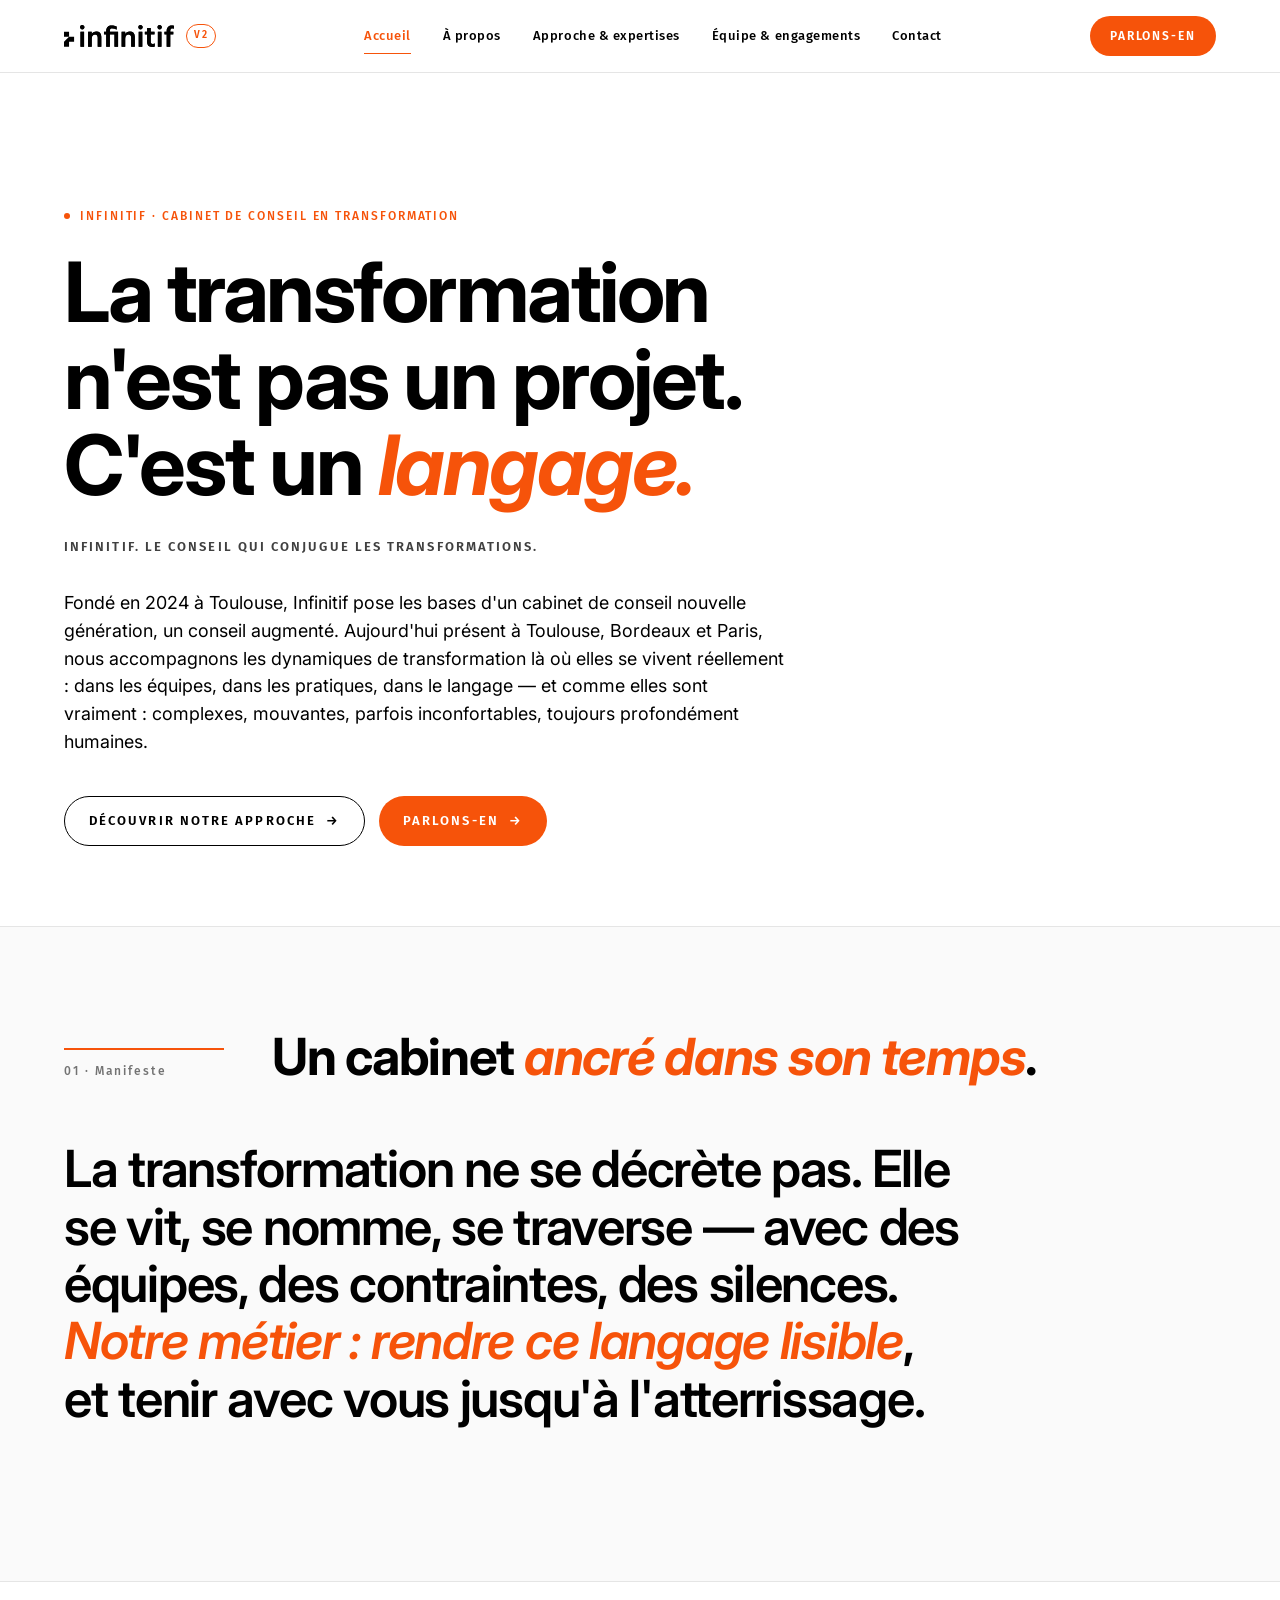
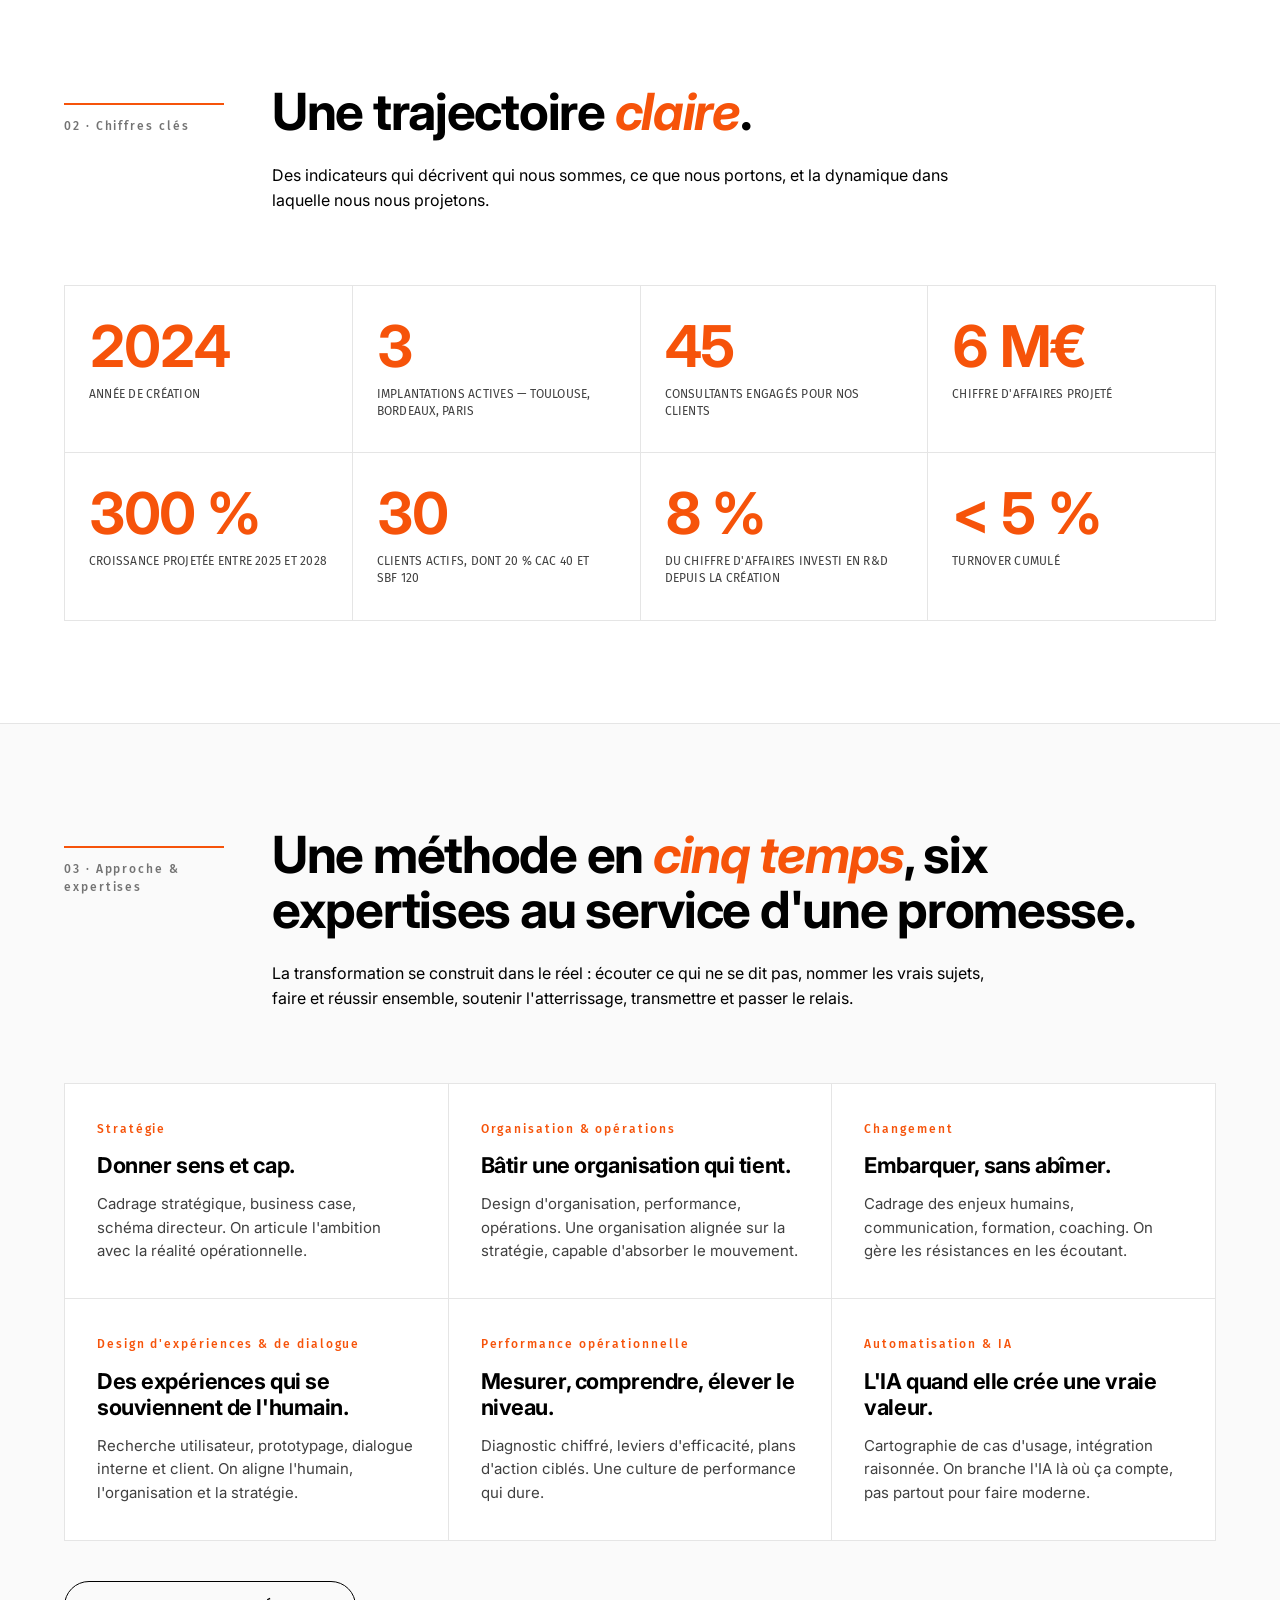
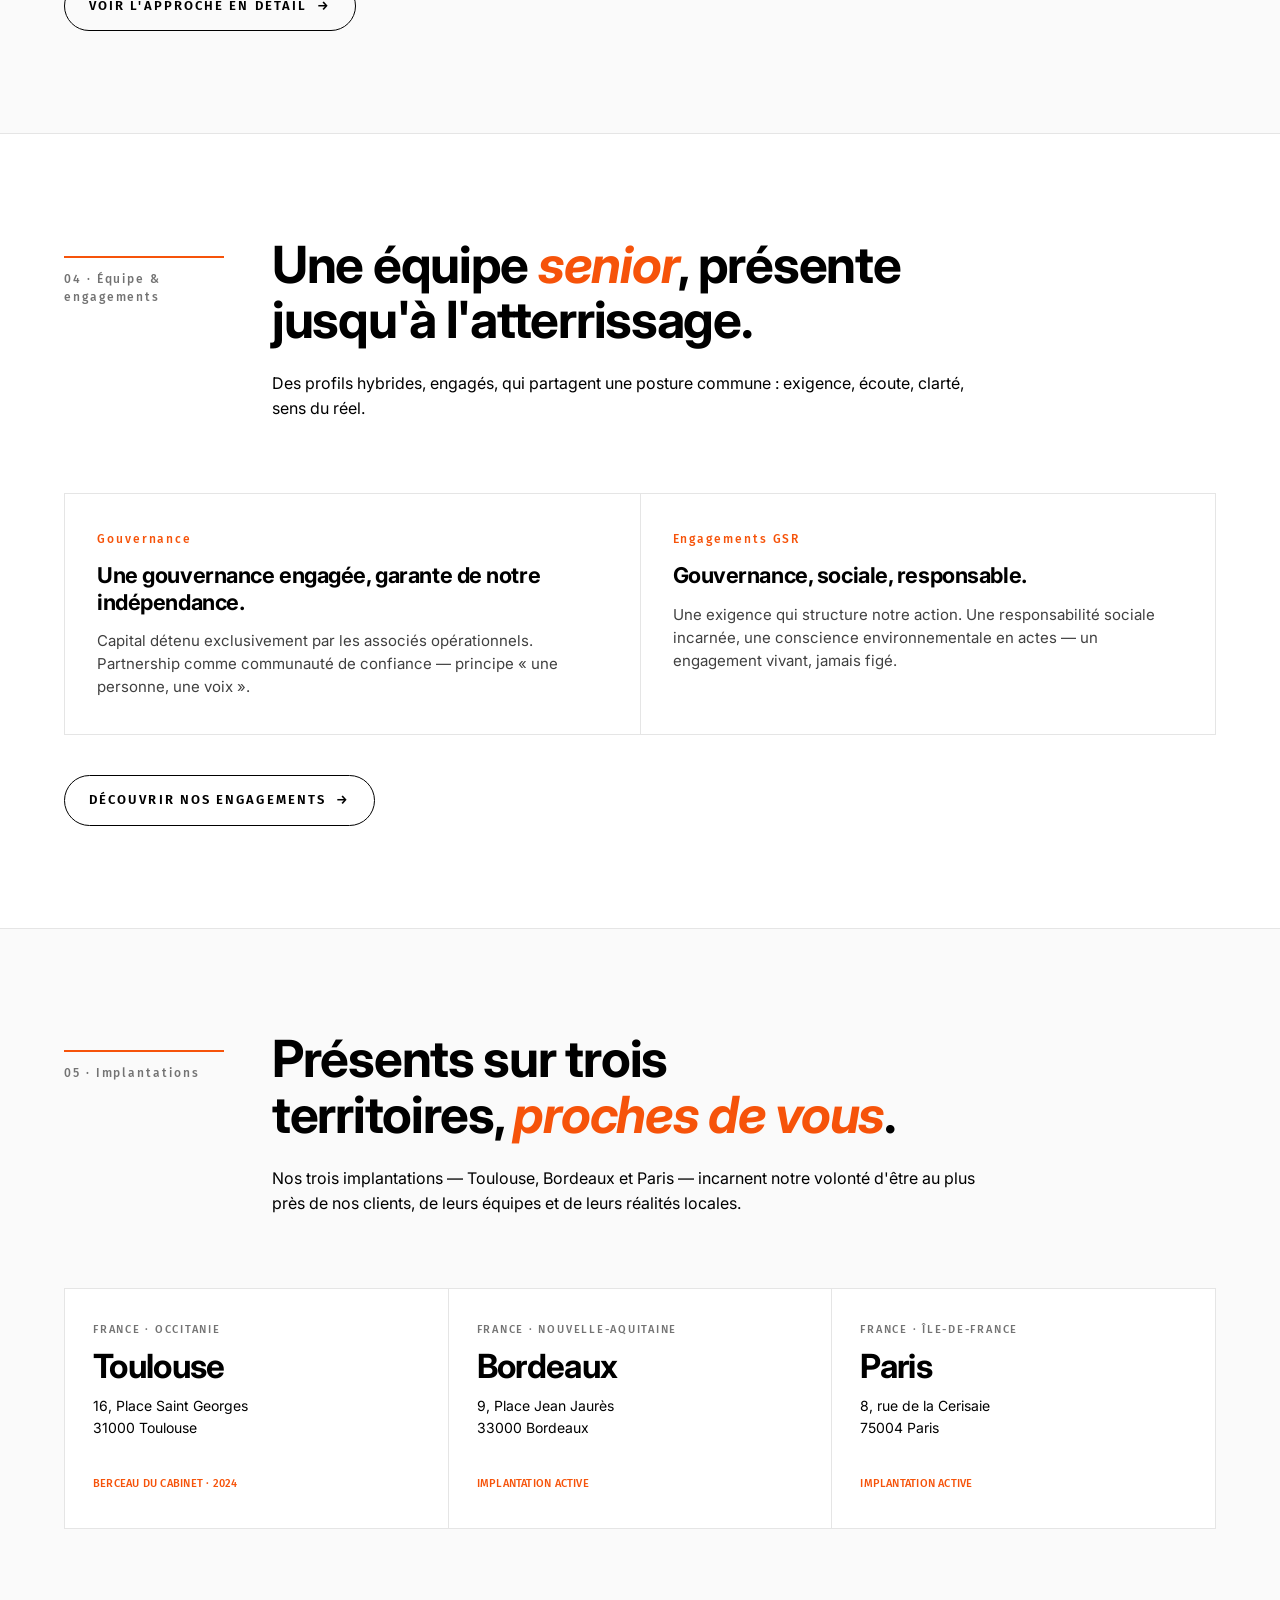
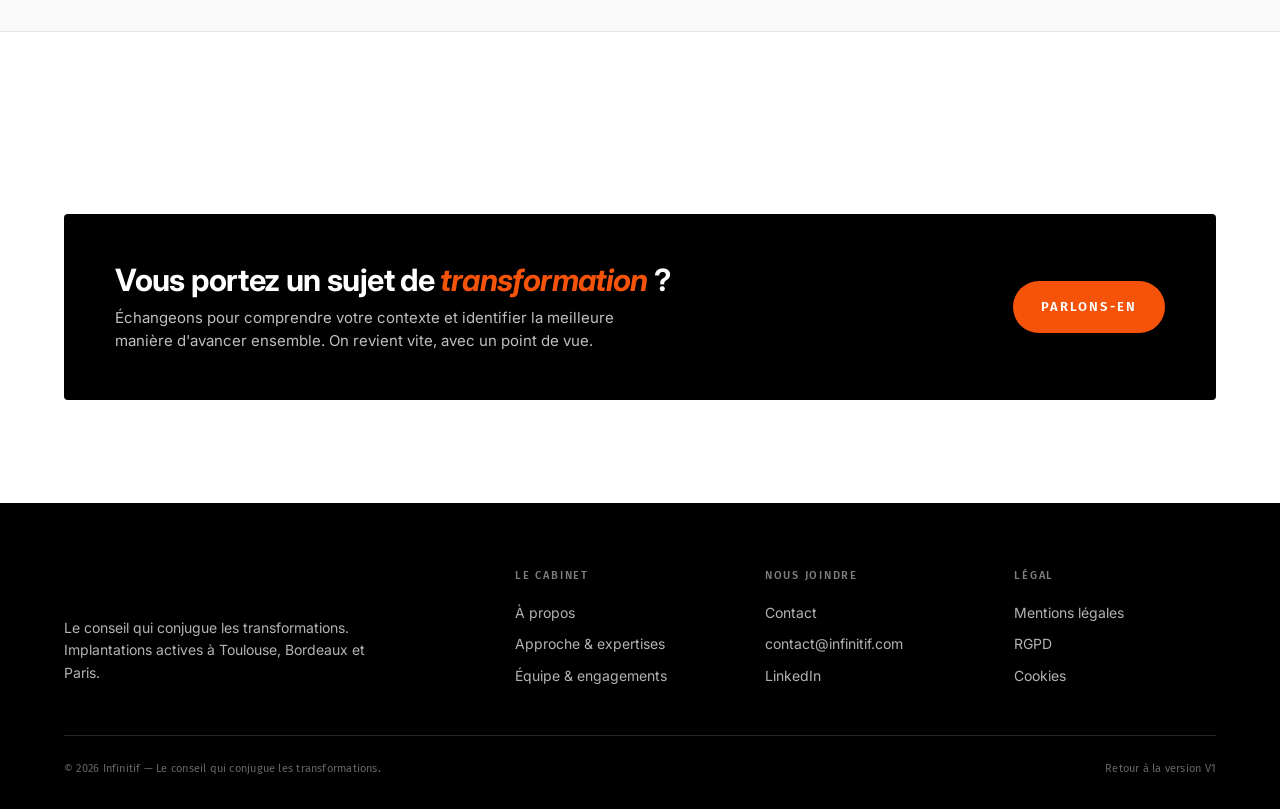
==== v2/index.html @ 7e5b1ae5 "Realign brand truth across V1 and add V2 site at /v2 V1 (index.html): - Hero: new accroche "La trans" ====
<!doctype html>
<html lang="fr">
<head>
<meta charset="utf-8" />
<meta name="viewport" content="width=device-width, initial-scale=1" />
<title>Infinitif — Le conseil qui conjugue les transformations</title>
<meta name="description" content="Infinitif. Cabinet de conseil en transformation, fondé en 2024 à Toulouse. Implantations actives à Toulouse, Bordeaux et Paris." />
<link rel="icon" type="image/svg+xml" href="../assets/favicon.svg" />
<link rel="stylesheet" href="../assets/colors_and_type.css" />
<link rel="stylesheet" href="/v2/v2.css" />
</head>
<body>

<a href="#main" class="v2-skip">Aller au contenu</a>

<!-- Navigation -->
<header class="v2-nav">
  <div class="v2-nav-inner">
    <a href="/v2" class="logo" aria-label="Infinitif accueil V2">
      <img src="../assets/logo-infinitif-black.svg" alt="Infinitif" />
      <span class="v2-tag">V2</span>
    </a>
    <nav class="v2-nav-links" aria-label="Navigation principale">
      <a href="/v2" class="active">Accueil</a>
      <a href="/v2/a-propos">À propos</a>
      <a href="/v2/approche-expertises">Approche &amp; expertises</a>
      <a href="/v2/equipe-engagements">Équipe &amp; engagements</a>
      <a href="/v2/contact">Contact</a>
    </nav>
    <a href="/v2/contact" class="v2-nav-cta">Parlons-en</a>
    <button class="v2-burger" id="v2Burger" aria-label="Ouvrir le menu" aria-expanded="false"><span></span></button>
  </div>
</header>
<nav class="v2-mobile" id="v2Mobile" aria-hidden="true">
  <a href="/v2">Accueil</a>
  <a href="/v2/a-propos">À propos</a>
  <a href="/v2/approche-expertises">Approche &amp; expertises</a>
  <a href="/v2/equipe-engagements">Équipe &amp; engagements</a>
  <a href="/v2/contact">Contact</a>
  <a href="/v2/contact" class="v2-mobile-cta">Parlons-en</a>
</nav>

<main id="main">

  <!-- Hero -->
  <section class="v2-page-hero">
    <div class="shell">
      <div class="v2-eyebrow">Infinitif · Cabinet de conseil en transformation</div>
      <h1 class="v2-title">
        La transformation n'est pas un projet.<br>
        C'est un <span class="accent">langage.</span>
      </h1>
      <p class="v2-subtitle">Infinitif. Le conseil qui conjugue les transformations.</p>
      <p class="v2-lede">
        Fondé en 2024 à Toulouse, Infinitif pose les bases d'un cabinet de conseil
        nouvelle génération, un conseil augmenté. Aujourd'hui présent à Toulouse, Bordeaux
        et Paris, nous accompagnons les dynamiques de transformation là où elles se vivent
        réellement : dans les équipes, dans les pratiques, dans le langage — et comme elles
        sont vraiment : complexes, mouvantes, parfois inconfortables, toujours profondément humaines.
      </p>
      <div class="v2-pagelinks">
        <a href="/v2/approche-expertises" class="v2-btn-ghost">Découvrir notre approche</a>
        <a href="/v2/contact" class="v2-btn-primary">Parlons-en</a>
      </div>
    </div>
  </section>

  <!-- Manifeste court -->
  <section class="v2-section alt">
    <div class="shell">
      <div class="v2-section-head">
        <div class="v2-section-index">01 · Manifeste</div>
        <div>
          <h2 class="v2-section-title">
            Un cabinet <span class="accent">ancré dans son temps</span>.
          </h2>
        </div>
      </div>
      <p class="v2-manifest">
        La transformation ne se décrète pas. Elle se vit, se nomme, se traverse —
        avec des équipes, des contraintes, des silences. <span class="accent">Notre métier :
        rendre ce langage lisible</span>, et tenir avec vous jusqu'à l'atterrissage.
      </p>
    </div>
  </section>

  <!-- Chiffres clés -->
  <section class="v2-section">
    <div class="shell">
      <div class="v2-section-head">
        <div class="v2-section-index">02 · Chiffres clés</div>
        <div>
          <h2 class="v2-section-title">Une trajectoire <span class="accent">claire</span>.</h2>
          <p class="v2-section-lede">
            Des indicateurs qui décrivent qui nous sommes, ce que nous portons,
            et la dynamique dans laquelle nous nous projetons.
          </p>
        </div>
      </div>

      <div class="v2-stats">
        <div class="v2-stat">
          <span class="num">2024</span>
          <span class="lbl">Année de création</span>
        </div>
        <div class="v2-stat">
          <span class="num">3</span>
          <span class="lbl">Implantations actives — Toulouse, Bordeaux, Paris</span>
        </div>
        <div class="v2-stat">
          <span class="num">45</span>
          <span class="lbl">Consultants engagés pour nos clients</span>
        </div>
        <div class="v2-stat">
          <span class="num">6&nbsp;M€</span>
          <span class="lbl">Chiffre d'affaires projeté</span>
        </div>
        <div class="v2-stat">
          <span class="num">300&nbsp;%</span>
          <span class="lbl">Croissance projetée entre 2025 et 2028</span>
        </div>
        <div class="v2-stat">
          <span class="num">30</span>
          <span class="lbl">Clients actifs, dont 20&nbsp;% CAC&nbsp;40 et SBF&nbsp;120</span>
        </div>
        <div class="v2-stat">
          <span class="num">8&nbsp;%</span>
          <span class="lbl">Du chiffre d'affaires investi en R&amp;D depuis la création</span>
        </div>
        <div class="v2-stat">
          <span class="num">&lt;&nbsp;5&nbsp;%</span>
          <span class="lbl">Turnover cumulé</span>
        </div>
      </div>
    </div>
  </section>

  <!-- Aperçu Approche & expertises -->
  <section class="v2-section alt">
    <div class="shell">
      <div class="v2-section-head">
        <div class="v2-section-index">03 · Approche &amp; expertises</div>
        <div>
          <h2 class="v2-section-title">
            Une méthode en <span class="accent">cinq temps</span>, six expertises au service d'une promesse.
          </h2>
          <p class="v2-section-lede">
            La transformation se construit dans le réel : écouter ce qui ne se dit pas,
            nommer les vrais sujets, faire et réussir ensemble, soutenir l'atterrissage,
            transmettre et passer le relais.
          </p>
        </div>
      </div>

      <div class="v2-cards">
        <div class="v2-card">
          <span class="num">Stratégie</span>
          <h3>Donner sens et cap.</h3>
          <p>Cadrage stratégique, business case, schéma directeur. On articule l'ambition avec la réalité opérationnelle.</p>
        </div>
        <div class="v2-card">
          <span class="num">Organisation &amp; opérations</span>
          <h3>Bâtir une organisation qui tient.</h3>
          <p>Design d'organisation, performance, opérations. Une organisation alignée sur la stratégie, capable d'absorber le mouvement.</p>
        </div>
        <div class="v2-card">
          <span class="num">Changement</span>
          <h3>Embarquer, sans abîmer.</h3>
          <p>Cadrage des enjeux humains, communication, formation, coaching. On gère les résistances en les écoutant.</p>
        </div>
        <div class="v2-card">
          <span class="num">Design d'expériences &amp; de dialogue</span>
          <h3>Des expériences qui se souviennent de l'humain.</h3>
          <p>Recherche utilisateur, prototypage, dialogue interne et client. On aligne l'humain, l'organisation et la stratégie.</p>
        </div>
        <div class="v2-card">
          <span class="num">Performance opérationnelle</span>
          <h3>Mesurer, comprendre, élever le niveau.</h3>
          <p>Diagnostic chiffré, leviers d'efficacité, plans d'action ciblés. Une culture de performance qui dure.</p>
        </div>
        <div class="v2-card">
          <span class="num">Automatisation &amp; IA</span>
          <h3>L'IA quand elle crée une vraie valeur.</h3>
          <p>Cartographie de cas d'usage, intégration raisonnée. On branche l'IA là où ça compte, pas partout pour faire moderne.</p>
        </div>
      </div>

      <div class="v2-pagelinks">
        <a href="/v2/approche-expertises" class="v2-btn-ghost">Voir l'approche en détail</a>
      </div>
    </div>
  </section>

  <!-- Aperçu Équipe & engagements -->
  <section class="v2-section">
    <div class="shell">
      <div class="v2-section-head">
        <div class="v2-section-index">04 · Équipe &amp; engagements</div>
        <div>
          <h2 class="v2-section-title">
            Une équipe <span class="accent">senior</span>, présente jusqu'à l'atterrissage.
          </h2>
          <p class="v2-section-lede">
            Des profils hybrides, engagés, qui partagent une posture commune :
            exigence, écoute, clarté, sens du réel.
          </p>
        </div>
      </div>

      <div class="v2-cards cols-2">
        <div class="v2-card">
          <span class="num">Gouvernance</span>
          <h3>Une gouvernance engagée, garante de notre indépendance.</h3>
          <p>Capital détenu exclusivement par les associés opérationnels. Partnership comme communauté de confiance — principe « une personne, une voix ».</p>
        </div>
        <div class="v2-card">
          <span class="num">Engagements GSR</span>
          <h3>Gouvernance, sociale, responsable.</h3>
          <p>Une exigence qui structure notre action. Une responsabilité sociale incarnée, une conscience environnementale en actes — un engagement vivant, jamais figé.</p>
        </div>
      </div>

      <div class="v2-pagelinks">
        <a href="/v2/equipe-engagements" class="v2-btn-ghost">Découvrir nos engagements</a>
      </div>
    </div>
  </section>

  <!-- Aperçu implantations -->
  <section class="v2-section alt">
    <div class="shell">
      <div class="v2-section-head">
        <div class="v2-section-index">05 · Implantations</div>
        <div>
          <h2 class="v2-section-title">
            Présents sur trois territoires, <span class="accent">proches de vous</span>.
          </h2>
          <p class="v2-section-lede">
            Nos trois implantations — Toulouse, Bordeaux et Paris — incarnent notre volonté
            d'être au plus près de nos clients, de leurs équipes et de leurs réalités locales.
          </p>
        </div>
      </div>

      <div class="v2-offices">
        <div class="v2-office">
          <span class="country">France · Occitanie</span>
          <div class="city">Toulouse</div>
          <div class="addr">16, Place Saint Georges<br>31000 Toulouse</div>
          <div class="since">Berceau du cabinet · 2024</div>
        </div>
        <div class="v2-office">
          <span class="country">France · Nouvelle-Aquitaine</span>
          <div class="city">Bordeaux</div>
          <div class="addr">9, Place Jean Jaurès<br>33000 Bordeaux</div>
          <div class="since">Implantation active</div>
        </div>
        <div class="v2-office">
          <span class="country">France · Île-de-France</span>
          <div class="city">Paris</div>
          <div class="addr">8, rue de la Cerisaie<br>75004 Paris</div>
          <div class="since">Implantation active</div>
        </div>
      </div>
    </div>
  </section>

  <!-- CTA final -->
  <section class="v2-section">
    <div class="shell">
      <div class="v2-cta">
        <div>
          <h3>Vous portez un sujet de <span class="accent">transformation</span> ?</h3>
          <p>Échangeons pour comprendre votre contexte et identifier la meilleure manière d'avancer ensemble. On revient vite, avec un point de vue.</p>
        </div>
        <a href="/v2/contact" class="btn">Parlons-en</a>
      </div>
    </div>
  </section>

</main>

<!-- Footer -->
<footer class="v2-foot">
  <div class="v2-foot-grid">
    <div class="brand">
      <img src="../assets/logo-infinitif-white.svg" alt="Infinitif" />
      <p>Le conseil qui conjugue les transformations. Implantations actives à Toulouse, Bordeaux et Paris.</p>
    </div>
    <div>
      <h5>Le cabinet</h5>
      <ul>
        <li><a href="/v2/a-propos">À propos</a></li>
        <li><a href="/v2/approche-expertises">Approche &amp; expertises</a></li>
        <li><a href="/v2/equipe-engagements">Équipe &amp; engagements</a></li>
      </ul>
    </div>
    <div>
      <h5>Nous joindre</h5>
      <ul>
        <li><a href="/v2/contact">Contact</a></li>
        <li><a href="mailto:contact@infinitif.com">contact@infinitif.com</a></li>
        <li><a href="https://www.linkedin.com/company/infinitif/" target="_blank" rel="noopener">LinkedIn</a></li>
      </ul>
    </div>
    <div>
      <h5>Légal</h5>
      <ul>
        <li><a href="/mentions-legales">Mentions légales</a></li>
        <li><a href="/confidentialite">RGPD</a></li>
        <li><a href="/cookies">Cookies</a></li>
      </ul>
    </div>
  </div>
  <div class="v2-foot-base">
    <span>© 2026 Infinitif — Le conseil qui conjugue les transformations.</span>
    <span><a href="/">Retour à la version V1</a></span>
  </div>
</footer>

<script>
(() => {
  const burger = document.getElementById('v2Burger');
  const mobile = document.getElementById('v2Mobile');
  if (!burger) return;
  burger.addEventListener('click', () => {
    const open = document.body.classList.toggle('v2-nav-open');
    burger.setAttribute('aria-expanded', open ? 'true' : 'false');
    mobile.setAttribute('aria-hidden', open ? 'false' : 'true');
  });
  document.addEventListener('keydown', e => {
    if (e.key === 'Escape' && document.body.classList.contains('v2-nav-open')) {
      document.body.classList.remove('v2-nav-open');
      burger.setAttribute('aria-expanded', 'false');
      mobile.setAttribute('aria-hidden', 'true');
    }
  });
})();
</script>
</body>
</html>
---- assets/colors_and_type.css ----
/* ─────────────────────────────────────────────────────────────────────────────
   INFINITIF DESIGN SYSTEM — colors & type
   "Artisans contemporains du conseil en management"
   ──────────────────────────────────────────────────────────────────────────────
   Brand pillars: serious, professional, reassuring — with an acid orange
   personality that signals boldness, innovation, and a willingness to attack
   complex problems head-on. Black/white anchor; orange is the accent that
   does the work.
   ──────────────────────────────────────────────────────────────────────────── */

/* --- Webfonts ---------------------------------------------------------------
   Primary: Helvetica Neue (Apple system) → Inter as a near-metric web fallback.
   Secondary: Fira Sans (used in slide masters for emphasis & numbers).
   FLAGGED: We could not extract Helvetica Neue from the .pptx — it is a
   licensed Apple font. Provide TTF/OTF files in /fonts/ to replace the Inter
   fallback, or sanction the substitution.
   ------------------------------------------------------------------------- */
@import url('https://fonts.googleapis.com/css2?family=Inter:wght@300;400;500;600;700;800&family=Fira+Sans:wght@300;400;500;600;700;800&family=Fraunces:ital,opsz,wght@0,9..144,300;0,9..144,400;0,9..144,500;0,9..144,600;1,9..144,300;1,9..144,400;1,9..144,500&display=swap');

:root {
  /* ── Brand colors ────────────────────────────────────────────────────── */

  /* Primary — Acid Orange. The single hero color. Use for accents, CTAs,
     section dividers, key callouts, hovers. Do NOT pair with other strong
     hues; it carries the whole personality on its own. */
  --inf-orange:        #F6530A;   /* Primary brand orange (most-used) */
  --inf-orange-bright: #F65308;   /* Display variant — virtually identical */
  --inf-orange-warm:   #F36E1C;   /* Warmer / softer variant for backgrounds */
  --inf-orange-deep:   #EE7203;   /* Slightly darker for hover/press */
  --inf-orange-50:     #FEEEE6;   /* Tint — soft fills, hover backgrounds */
  --inf-orange-100:    #FCD9C7;
  --inf-orange-200:    #FAB593;
  --inf-orange-300:    #F89058;
  --inf-orange-400:    #F76B30;
  --inf-orange-500:    #F6530A;   /* = --inf-orange */
  --inf-orange-600:    #D74608;
  --inf-orange-700:    #AE3906;
  --inf-orange-800:    #832A04;
  --inf-orange-900:    #4F1A02;

  /* Anchor — Black & White carry 90% of the surface area. */
  --inf-black:         #000000;   /* Pure black — body text, key headings */
  --inf-white:         #FFFFFF;

  /* Neutrals — restrained gray scale, used sparingly. */
  --inf-gray-50:       #FAFAFA;
  --inf-gray-100:      #F2F2F2;
  --inf-gray-200:      #E5E5E5;
  --inf-gray-300:      #D4D4D4;
  --inf-gray-400:      #A3A3A3;
  --inf-gray-500:      #737373;
  --inf-gray-600:      #525252;
  --inf-gray-700:      #404040;
  --inf-gray-800:      #262626;
  --inf-gray-900:      #0A0A0A;

  /* Accent infographic palette (used ONLY in dedicated infographics like
     the consultant-skills wheel — never in chrome/UI). Reserve for diagrams. */
  --inf-info-blue:     #1E88E5;
  --inf-info-cyan:     #2EB6E0;
  --inf-info-coral:    #FE5B60;
  --inf-info-peach:    #F5B091;
  --inf-info-amber:    #C29A2A;
  --inf-info-purple:   #8B4FAD;

  /* ── Semantic tokens ─────────────────────────────────────────────────── */
  --fg-1:              var(--inf-black);          /* Default body text */
  --fg-2:              var(--inf-gray-700);       /* Secondary text */
  --fg-3:              var(--inf-gray-500);       /* Tertiary / metadata */
  --fg-on-orange:      var(--inf-white);
  --fg-on-black:       var(--inf-white);
  --fg-accent:         var(--inf-orange);

  --bg-1:              var(--inf-white);          /* Default page bg */
  --bg-2:              var(--inf-gray-50);        /* Subtle surface */
  --bg-3:              var(--inf-gray-100);       /* Card surface */
  --bg-inverse:        var(--inf-black);
  --bg-accent:         var(--inf-orange);
  --bg-accent-soft:    var(--inf-orange-50);

  --border-1:          var(--inf-gray-200);       /* Default border */
  --border-2:          var(--inf-gray-300);       /* Stronger border */
  --border-strong:     var(--inf-black);          /* Editorial / emphasis rule */
  --border-accent:     var(--inf-orange);

  /* Hairline rule used in slides as a divider/accent under titles */
  --rule-hairline:     1px solid var(--inf-gray-300);
  --rule-orange:       2px solid var(--inf-orange);
  --rule-strong:       3px solid var(--inf-black);

  /* ── Type families ───────────────────────────────────────────────────── */
  --font-sans:         'Helvetica Neue', 'Inter', 'Helvetica', 'Arial', system-ui, -apple-system, sans-serif;
  --font-display:      'Helvetica Neue', 'Inter', 'Helvetica', 'Arial', sans-serif;
  --font-accent:       'Fira Sans', 'Helvetica Neue', 'Inter', sans-serif;        /* Secondary — numbers, labels, callouts */
  --font-serif:        'Fraunces', 'Cormorant Garamond', Georgia, 'Times New Roman', serif;
  --font-mono:         ui-monospace, 'SF Mono', Menlo, Consolas, monospace;

  /* ── Font sizes (modular scale, 1.25 ratio) ──────────────────────────── */
  --fs-xxs:            10px;
  --fs-xs:             12px;
  --fs-sm:             14px;
  --fs-base:           16px;
  --fs-md:             18px;
  --fs-lg:             22px;     /* h4 / lead */
  --fs-xl:             28px;     /* h3 */
  --fs-2xl:            36px;     /* h2 */
  --fs-3xl:            48px;     /* h1 */
  --fs-4xl:            64px;     /* hero */
  --fs-5xl:            96px;     /* big stat */
  --fs-6xl:            140px;    /* monumental stat (e.g. "33%") */

  /* ── Weights ─────────────────────────────────────────────────────────── */
  --fw-light:          300;
  --fw-regular:        400;
  --fw-medium:         500;
  --fw-semibold:       600;
  --fw-bold:           700;
  --fw-black:          800;

  /* ── Line heights ────────────────────────────────────────────────────── */
  --lh-tight:          1.0;      /* Display / hero numbers */
  --lh-snug:           1.15;     /* Headlines */
  --lh-normal:         1.4;      /* Lead text */
  --lh-relaxed:        1.55;     /* Body */
  --lh-loose:          1.75;     /* Long form */

  /* ── Letter spacing ──────────────────────────────────────────────────── */
  --ls-tight:          -0.02em;  /* Display sizes */
  --ls-normal:         0;
  --ls-wide:           0.02em;
  --ls-wider:          0.08em;   /* Eyebrow labels — UPPERCASE micro-caps */
  --ls-widest:         0.16em;   /* Section numbers, file labels */

  /* ── Spacing scale (4px base) ────────────────────────────────────────── */
  --sp-1:              4px;
  --sp-2:              8px;
  --sp-3:              12px;
  --sp-4:              16px;
  --sp-5:              20px;
  --sp-6:              24px;
  --sp-8:              32px;
  --sp-10:             40px;
  --sp-12:             48px;
  --sp-16:             64px;
  --sp-20:             80px;
  --sp-24:             96px;
  --sp-32:             128px;

  /* ── Radius ──────────────────────────────────────────────────────────── */
  --r-none:            0;
  --r-sm:              2px;
  --r-md:              4px;
  --r-lg:              8px;
  --r-xl:              16px;
  --r-2xl:             24px;
  --r-pill:            999px;       /* CTA capsules — used heavily on slide 5 */
  --r-circle:          50%;

  /* ── Shadows ─────────────────────────────────────────────────────────── */
  --shadow-1:          0 1px 2px rgba(0,0,0,0.06);
  --shadow-2:          0 2px 8px rgba(0,0,0,0.08);
  --shadow-3:          0 8px 24px rgba(0,0,0,0.10);
  --shadow-4:          0 24px 48px rgba(0,0,0,0.16);
  --shadow-orange:     0 8px 24px rgba(246,83,10,0.28);  /* Use on orange CTAs only */
  --shadow-inset:      inset 0 1px 0 rgba(0,0,0,0.05);

  /* ── Motion ──────────────────────────────────────────────────────────── */
  --ease-out:          cubic-bezier(0.16, 1, 0.3, 1);     /* Default — confident */
  --ease-in-out:       cubic-bezier(0.65, 0, 0.35, 1);
  --ease-spring:       cubic-bezier(0.34, 1.56, 0.64, 1); /* For accents only */
  --dur-fast:          120ms;
  --dur-base:          200ms;
  --dur-slow:          400ms;
  --dur-slower:        700ms;

  /* ── Layout ──────────────────────────────────────────────────────────── */
  --container-max:     1280px;
  --container-pad:     clamp(24px, 5vw, 80px);
  --grid-gap:          24px;
}

/* ────────────────────────────────────────────────────────────────────────────
   Semantic typography classes
   Use these directly OR the CSS variables on bespoke elements.
   ──────────────────────────────────────────────────────────────────────── */

.inf-eyebrow,
.eyebrow {
  font-family: var(--font-accent);
  font-size: var(--fs-xs);
  font-weight: var(--fw-medium);
  letter-spacing: var(--ls-widest);
  text-transform: uppercase;
  color: var(--inf-orange);
}

.inf-section-number {
  font-family: var(--font-accent);
  font-size: var(--fs-sm);
  font-weight: var(--fw-medium);
  letter-spacing: var(--ls-widest);
  color: var(--fg-2);
}

.inf-h1, h1.inf {
  font-family: var(--font-display);
  font-size: var(--fs-3xl);
  font-weight: var(--fw-bold);
  line-height: var(--lh-snug);
  letter-spacing: var(--ls-tight);
  color: var(--fg-1);
  margin: 0;
}

.inf-h2, h2.inf {
  font-family: var(--font-display);
  font-size: var(--fs-2xl);
  font-weight: var(--fw-bold);
  line-height: var(--lh-snug);
  letter-spacing: var(--ls-tight);
  color: var(--fg-1);
  margin: 0;
}

.inf-h3, h3.inf {
  font-family: var(--font-display);
  font-size: var(--fs-xl);
  font-weight: var(--fw-semibold);
  line-height: var(--lh-snug);
  color: var(--fg-1);
  margin: 0;
}

.inf-h4, h4.inf {
  font-family: var(--font-sans);
  font-size: var(--fs-lg);
  font-weight: var(--fw-semibold);
  line-height: var(--lh-normal);
  color: var(--fg-1);
  margin: 0;
}

.inf-display,
.inf-stat {
  font-family: var(--font-display);
  font-size: var(--fs-6xl);
  font-weight: var(--fw-bold);
  line-height: var(--lh-tight);
  letter-spacing: var(--ls-tight);
  color: var(--inf-orange);
}

.inf-stat-label {
  font-family: var(--font-accent);
  font-size: var(--fs-md);
  font-weight: var(--fw-medium);
  color: var(--fg-1);
  text-wrap: balance;
}

.inf-lead {
  font-family: var(--font-sans);
  font-size: var(--fs-md);
  font-weight: var(--fw-regular);
  line-height: var(--lh-normal);
  color: var(--fg-1);
}

.inf-body, p.inf {
  font-family: var(--font-sans);
  font-size: var(--fs-base);
  font-weight: var(--fw-regular);
  line-height: var(--lh-relaxed);
  color: var(--fg-1);
  text-wrap: pretty;
}

.inf-body-sm {
  font-family: var(--font-sans);
  font-size: var(--fs-sm);
  font-weight: var(--fw-regular);
  line-height: var(--lh-relaxed);
  color: var(--fg-2);
}

.inf-caption {
  font-family: var(--font-sans);
  font-size: var(--fs-xs);
  font-weight: var(--fw-regular);
  line-height: var(--lh-normal);
  color: var(--fg-3);
}

.inf-quote {
  font-family: var(--font-display);
  font-size: var(--fs-2xl);
  font-weight: var(--fw-light);
  line-height: var(--lh-snug);
  letter-spacing: var(--ls-tight);
  color: var(--fg-1);
}

.inf-mono {
  font-family: var(--font-mono);
  font-size: var(--fs-sm);
  font-weight: var(--fw-regular);
}

/* Inline emphasis: orange highlight that the brand uses to call out
   key phrases inside paragraphs (esp. in dense slides). */
.inf-mark {
  color: var(--inf-orange);
  font-weight: var(--fw-semibold);
}

/* Underlined emphasis — orange wave under an inline phrase */
.inf-underline {
  text-decoration: underline;
  text-decoration-color: var(--inf-orange);
  text-decoration-thickness: 2px;
  text-underline-offset: 4px;
}
---- v2/v2.css ----
/* ─────────────────────────────────────────────────────────────────
   Infinitif — V2 (lecture éditoriale, sobre, navigation par pages)
   Réutilise les tokens de assets/colors_and_type.css
   ───────────────────────────────────────────────────────────────── */

*, *::before, *::after { box-sizing: border-box; }
html, body { margin: 0; padding: 0; }
html { scroll-behavior: smooth; }
body {
  font-family: var(--font-sans);
  color: var(--fg-1);
  background: var(--inf-white);
  font-size: var(--fs-base);
  line-height: var(--lh-relaxed);
  -webkit-font-smoothing: antialiased;
  overflow-x: hidden;
}
::selection { background: var(--inf-orange); color: #fff; }
a { color: inherit; text-decoration: none; }
img { display: block; max-width: 100%; }
button { font: inherit; border: none; background: none; cursor: pointer; color: inherit; }

:root {
  --pad-x: clamp(24px, 5vw, 80px);
  --col-gap: 24px;
  --shell-max: 1280px;
}
.shell {
  max-width: var(--shell-max);
  margin: 0 auto;
  padding: 0 var(--pad-x);
}

/* ───────────────────────── Navigation V2 ───────────────────────── */
.v2-nav {
  position: sticky;
  top: 0;
  z-index: 50;
  background: rgba(255, 255, 255, 0.92);
  backdrop-filter: saturate(180%) blur(14px);
  border-bottom: 1px solid var(--inf-gray-200);
}
.v2-nav-inner {
  max-width: var(--shell-max);
  margin: 0 auto;
  padding: 0 var(--pad-x);
  height: 72px;
  display: flex;
  align-items: center;
  justify-content: space-between;
  gap: 32px;
}
.v2-nav .logo { display: flex; align-items: center; gap: 12px; }
.v2-nav .logo img { width: 110px; }
.v2-nav .logo .v2-tag {
  font-family: var(--font-accent);
  font-size: 10px;
  font-weight: 600;
  letter-spacing: var(--ls-widest);
  text-transform: uppercase;
  color: var(--inf-orange);
  border: 1px solid var(--inf-orange);
  padding: 3px 7px;
  border-radius: 999px;
}
.v2-nav-links {
  display: flex;
  gap: 32px;
  font-family: var(--font-accent);
  font-size: 13px;
  font-weight: 500;
  letter-spacing: 0.04em;
  color: var(--fg-1);
}
.v2-nav-links a { position: relative; padding: 6px 0; transition: color 200ms ease; }
.v2-nav-links a::after {
  content: ''; position: absolute; left: 0; right: 0; bottom: -2px;
  height: 1.5px; background: var(--inf-orange);
  transform: scaleX(0); transform-origin: left;
  transition: transform 240ms ease;
}
.v2-nav-links a:hover::after,
.v2-nav-links a.active::after { transform: scaleX(1); }
.v2-nav-links a.active { color: var(--inf-orange); }

.v2-nav-cta {
  font-family: var(--font-accent);
  font-size: 12px;
  font-weight: 600;
  letter-spacing: var(--ls-widest);
  text-transform: uppercase;
  padding: 11px 20px;
  border-radius: 999px;
  background: var(--inf-orange);
  color: #fff;
  transition: background 200ms ease;
}
.v2-nav-cta:hover { background: var(--inf-orange-deep, #c54108); }

.v2-burger {
  display: none;
  width: 40px; height: 40px;
  border: 1px solid var(--inf-gray-300);
  border-radius: 8px;
  align-items: center;
  justify-content: center;
}
.v2-burger span,
.v2-burger span::before,
.v2-burger span::after {
  content: '';
  display: block;
  width: 18px; height: 2px;
  background: var(--inf-black);
  position: relative;
}
.v2-burger span::before { position: absolute; top: -6px; left: 0; right: 0; }
.v2-burger span::after { position: absolute; bottom: -6px; left: 0; right: 0; }
body.v2-nav-open .v2-burger span { background: transparent; }
body.v2-nav-open .v2-burger span::before { top: 0; transform: rotate(45deg); }
body.v2-nav-open .v2-burger span::after { bottom: 0; transform: rotate(-45deg); }

.v2-mobile {
  position: fixed; inset: 72px 0 0 0;
  background: var(--inf-white);
  z-index: 49;
  padding: 32px var(--pad-x);
  display: flex;
  flex-direction: column;
  gap: 8px;
  opacity: 0;
  pointer-events: none;
  transform: translateY(-8px);
  transition: opacity 240ms ease, transform 240ms ease;
}
body.v2-nav-open .v2-mobile { opacity: 1; pointer-events: auto; transform: none; }
.v2-mobile a {
  font-family: var(--font-display);
  font-size: 22px;
  font-weight: 600;
  letter-spacing: -0.01em;
  padding: 14px 0;
  border-bottom: 1px solid var(--inf-gray-200);
}
.v2-mobile a.v2-mobile-cta {
  margin-top: 16px;
  background: var(--inf-orange);
  color: #fff;
  border-radius: 999px;
  padding: 14px 22px;
  border: none;
  text-align: center;
  font-family: var(--font-accent);
  font-size: 14px;
  letter-spacing: var(--ls-widest);
  text-transform: uppercase;
}

@media (max-width: 880px) {
  .v2-nav-links, .v2-nav .v2-nav-cta { display: none; }
  .v2-burger { display: flex; }
}
@media (min-width: 881px) {
  .v2-mobile { display: none; }
}

/* ───────────────────────── Hero & sections ───────────────────────── */
.v2-page-hero {
  padding: clamp(64px, 10vw, 140px) 0 clamp(48px, 7vw, 80px);
  border-bottom: 1px solid var(--inf-gray-200);
}
.v2-eyebrow {
  display: inline-flex;
  align-items: center;
  gap: 10px;
  font-family: var(--font-accent);
  font-size: 12px;
  font-weight: 500;
  letter-spacing: var(--ls-widest);
  text-transform: uppercase;
  color: var(--inf-orange);
  margin-bottom: 24px;
}
.v2-eyebrow::before {
  content: '';
  width: 6px; height: 6px;
  border-radius: 50%;
  background: var(--inf-orange);
}
.v2-title {
  font-family: var(--font-display);
  font-weight: 700;
  line-height: 1.04;
  letter-spacing: -0.03em;
  font-size: clamp(40px, 6.5vw, 88px);
  margin: 0;
  text-wrap: balance;
}
.v2-title .accent { color: var(--inf-orange); font-style: italic; font-weight: 700; }
.v2-subtitle {
  font-family: var(--font-accent);
  font-size: clamp(13px, 1vw, 14px);
  font-weight: 600;
  letter-spacing: var(--ls-widest);
  text-transform: uppercase;
  color: var(--fg-2);
  margin-top: 28px;
}
.v2-lede {
  font-size: clamp(17px, 1.4vw, 21px);
  line-height: 1.55;
  color: var(--fg-1);
  max-width: 720px;
  margin-top: 32px;
}

/* Section blocks */
.v2-section {
  padding: clamp(64px, 8vw, 120px) 0;
  border-bottom: 1px solid var(--inf-gray-200);
}
.v2-section:last-of-type { border-bottom: none; }
.v2-section.alt { background: var(--inf-gray-50); }
.v2-section.dark { background: var(--inf-black); color: var(--inf-white); }
.v2-section.dark .v2-section-title { color: var(--inf-white); }
.v2-section.dark .v2-section-lede { color: rgba(255,255,255,0.78); }

.v2-section-head {
  display: grid;
  grid-template-columns: 160px 1fr;
  gap: 48px;
  margin-bottom: 56px;
  align-items: baseline;
}
.v2-section-index {
  font-family: var(--font-accent);
  font-size: 12px;
  font-weight: 500;
  letter-spacing: var(--ls-widest);
  color: var(--fg-3);
  padding-top: 12px;
  border-top: 2px solid var(--inf-orange);
  display: inline-block;
}
.v2-section-title {
  font-family: var(--font-display);
  font-size: clamp(32px, 4vw, 56px);
  font-weight: 700;
  line-height: 1.08;
  letter-spacing: -0.025em;
  margin: 0;
  text-wrap: balance;
}
.v2-section-title .accent { color: var(--inf-orange); font-style: italic; }
.v2-section-lede {
  margin-top: 24px;
  font-size: clamp(16px, 1.25vw, 19px);
  line-height: 1.55;
  color: var(--fg-1);
  max-width: 720px;
}
@media (max-width: 800px) {
  .v2-section-head { grid-template-columns: 1fr; gap: 16px; }
}

/* Prose blocks */
.v2-prose p {
  font-size: clamp(15px, 1.15vw, 17px);
  line-height: 1.65;
  color: var(--fg-1);
  margin: 0 0 18px;
  max-width: 720px;
}
.v2-prose p strong { color: var(--inf-orange); font-weight: 600; }
.v2-prose h3 {
  font-family: var(--font-display);
  font-size: clamp(22px, 2vw, 28px);
  font-weight: 700;
  letter-spacing: -0.018em;
  line-height: 1.2;
  margin: 32px 0 14px;
}

/* Stats grid */
.v2-stats {
  display: grid;
  grid-template-columns: repeat(4, 1fr);
  gap: 0;
  border-top: 1px solid var(--inf-gray-200);
  border-left: 1px solid var(--inf-gray-200);
  margin-top: 8px;
}
.v2-stat {
  padding: 32px 24px;
  border-right: 1px solid var(--inf-gray-200);
  border-bottom: 1px solid var(--inf-gray-200);
  display: flex; flex-direction: column; gap: 10px;
  background: var(--inf-white);
}
.v2-stat .num {
  font-family: var(--font-display);
  font-size: clamp(40px, 4.5vw, 64px);
  font-weight: 700;
  line-height: 1;
  letter-spacing: -0.035em;
  color: var(--inf-orange);
  font-variant-numeric: tabular-nums;
}
.v2-stat .lbl {
  font-family: var(--font-accent);
  font-size: 12px;
  letter-spacing: var(--ls-wide);
  text-transform: uppercase;
  color: var(--fg-2);
  line-height: 1.45;
}
@media (max-width: 980px) { .v2-stats { grid-template-columns: repeat(2, 1fr); } }
@media (max-width: 540px) { .v2-stats { grid-template-columns: 1fr; } }

/* Card grids */
.v2-cards {
  display: grid;
  grid-template-columns: repeat(3, 1fr);
  gap: 0;
  border-top: 1px solid var(--inf-gray-200);
  border-left: 1px solid var(--inf-gray-200);
}
.v2-cards.cols-2 { grid-template-columns: repeat(2, 1fr); }
.v2-card {
  padding: 36px 32px 36px;
  border-right: 1px solid var(--inf-gray-200);
  border-bottom: 1px solid var(--inf-gray-200);
  background: var(--inf-white);
  display: flex; flex-direction: column; gap: 14px;
  transition: background 240ms ease;
}
.v2-card:hover { background: var(--inf-gray-50); }
.v2-card .num {
  font-family: var(--font-accent);
  font-size: 12px;
  font-weight: 500;
  letter-spacing: var(--ls-widest);
  color: var(--inf-orange);
}
.v2-card h3 {
  font-family: var(--font-display);
  font-size: clamp(20px, 1.7vw, 26px);
  font-weight: 700;
  letter-spacing: -0.02em;
  line-height: 1.2;
  margin: 0;
  color: var(--inf-black);
}
.v2-card p {
  font-size: 15px;
  line-height: 1.55;
  color: var(--fg-2);
  margin: 0;
}
.v2-card .v2-card-meta {
  margin-top: auto;
  padding-top: 14px;
  border-top: 1px dashed var(--inf-gray-300);
  font-family: var(--font-accent);
  font-size: 12px;
  letter-spacing: var(--ls-wide);
  text-transform: uppercase;
  color: var(--inf-orange);
  font-weight: 500;
}
@media (max-width: 980px) { .v2-cards { grid-template-columns: repeat(2, 1fr); } }
@media (max-width: 600px) { .v2-cards, .v2-cards.cols-2 { grid-template-columns: 1fr; } }

/* Method steps */
.v2-steps {
  display: grid;
  grid-template-columns: 1fr;
  gap: 0;
  border-top: 1px solid var(--inf-gray-200);
}
.v2-step {
  display: grid;
  grid-template-columns: 100px 1fr 1fr;
  gap: 32px;
  padding: 32px 0;
  border-bottom: 1px solid var(--inf-gray-200);
  align-items: baseline;
}
.v2-step .num {
  font-family: var(--font-display);
  font-size: clamp(36px, 3.5vw, 56px);
  font-weight: 700;
  line-height: 1;
  color: var(--inf-orange);
  letter-spacing: -0.04em;
  font-variant-numeric: tabular-nums;
}
.v2-step h3 {
  font-family: var(--font-display);
  font-size: clamp(22px, 2vw, 28px);
  font-weight: 700;
  letter-spacing: -0.02em;
  line-height: 1.2;
  margin: 0;
  color: var(--inf-black);
}
.v2-step p {
  font-size: 15px;
  line-height: 1.6;
  color: var(--fg-2);
  margin: 0;
  max-width: 540px;
}
@media (max-width: 800px) {
  .v2-step { grid-template-columns: 60px 1fr; row-gap: 8px; }
  .v2-step p { grid-column: 2; }
}

/* CTA blocks */
.v2-cta {
  margin: 80px auto 0;
  padding: 48px clamp(28px, 4vw, 56px);
  background: var(--inf-black);
  color: var(--inf-white);
  display: grid;
  grid-template-columns: 1fr auto;
  align-items: center;
  gap: 32px;
  border-radius: 4px;
  max-width: 1280px;
}
.v2-cta h3 {
  font-family: var(--font-display);
  font-size: clamp(22px, 2.4vw, 32px);
  font-weight: 700;
  letter-spacing: -0.02em;
  line-height: 1.15;
  margin: 0 0 8px;
}
.v2-cta p { margin: 0; font-size: 15px; line-height: 1.55; color: rgba(255,255,255,0.75); max-width: 520px; }
.v2-cta .accent { color: var(--inf-orange); font-style: italic; }
.v2-cta .btn {
  display: inline-flex; align-items: center; gap: 10px;
  font-family: var(--font-accent);
  font-size: 13px;
  font-weight: 600;
  letter-spacing: var(--ls-widest);
  text-transform: uppercase;
  padding: 16px 28px;
  background: var(--inf-orange);
  color: #fff;
  border-radius: 999px;
  transition: background 200ms ease, transform 200ms ease;
  white-space: nowrap;
}
.v2-cta .btn:hover { background: var(--inf-orange-deep, #c54108); transform: translateX(2px); }
@media (max-width: 760px) {
  .v2-cta { grid-template-columns: 1fr; }
}

/* Inline button (light surface) */
.v2-btn-ghost {
  display: inline-flex; align-items: center; gap: 10px;
  font-family: var(--font-accent);
  font-size: 13px;
  font-weight: 600;
  letter-spacing: var(--ls-widest);
  text-transform: uppercase;
  padding: 14px 24px;
  border: 1.5px solid var(--inf-black);
  border-radius: 999px;
  color: var(--inf-black);
  transition: background 200ms ease, color 200ms ease;
}
.v2-btn-ghost:hover { background: var(--inf-black); color: #fff; }
.v2-btn-ghost::after { content: '→'; transition: transform 240ms ease; }
.v2-btn-ghost:hover::after { transform: translateX(4px); }

.v2-btn-primary {
  display: inline-flex; align-items: center; gap: 10px;
  font-family: var(--font-accent);
  font-size: 13px;
  font-weight: 600;
  letter-spacing: var(--ls-widest);
  text-transform: uppercase;
  padding: 14px 24px;
  background: var(--inf-orange);
  color: #fff;
  border-radius: 999px;
  transition: background 200ms ease, transform 200ms ease;
}
.v2-btn-primary:hover { background: var(--inf-orange-deep, #c54108); transform: translateX(2px); }
.v2-btn-primary::after { content: '→'; transition: transform 240ms ease; }
.v2-btn-primary:hover::after { transform: translateX(4px); }

/* Page links / breadcrumb-like */
.v2-pagelinks {
  display: flex; flex-wrap: wrap; gap: 14px;
  margin-top: 40px;
}

/* Footer V2 */
.v2-foot {
  background: var(--inf-black);
  color: rgba(255,255,255,0.7);
  padding: 64px var(--pad-x) 32px;
  margin-top: 0;
}
.v2-foot-grid {
  max-width: var(--shell-max);
  margin: 0 auto;
  display: grid;
  grid-template-columns: 2fr 1fr 1fr 1fr;
  gap: 48px;
  padding-bottom: 48px;
  border-bottom: 1px solid rgba(255,255,255,0.15);
}
.v2-foot .brand img { width: 150px; filter: invert(1); }
.v2-foot .brand p { font-size: 14px; line-height: 1.6; max-width: 320px; margin: 20px 0 0; }
.v2-foot h5 {
  font-family: var(--font-accent);
  font-size: 11px;
  font-weight: 500;
  letter-spacing: var(--ls-widest);
  text-transform: uppercase;
  color: rgba(255,255,255,0.5);
  margin: 0 0 18px;
}
.v2-foot ul { list-style: none; padding: 0; margin: 0; display: flex; flex-direction: column; gap: 10px; font-size: 14px; }
.v2-foot a { transition: color 200ms ease; }
.v2-foot a:hover { color: var(--inf-orange); }
.v2-foot-base {
  max-width: var(--shell-max);
  margin: 24px auto 0;
  display: flex; justify-content: space-between; gap: 16px; flex-wrap: wrap;
  font-family: var(--font-accent);
  font-size: 11px;
  letter-spacing: var(--ls-wide);
  color: rgba(255,255,255,0.4);
}
@media (max-width: 760px) {
  .v2-foot-grid { grid-template-columns: 1fr 1fr; }
  .v2-foot .brand { grid-column: 1 / -1; }
}

/* Implantation cards */
.v2-offices {
  display: grid;
  grid-template-columns: repeat(3, 1fr);
  gap: 0;
  border-top: 1px solid var(--inf-gray-200);
  border-left: 1px solid var(--inf-gray-200);
}
.v2-office {
  padding: 32px 28px 36px;
  border-right: 1px solid var(--inf-gray-200);
  border-bottom: 1px solid var(--inf-gray-200);
  background: var(--inf-white);
  display: flex; flex-direction: column; gap: 12px;
  min-height: 240px;
  transition: background 240ms ease;
}
.v2-office:hover { background: var(--inf-gray-50); }
.v2-office .country {
  font-family: var(--font-accent);
  font-size: 11px;
  font-weight: 500;
  letter-spacing: var(--ls-widest);
  text-transform: uppercase;
  color: var(--fg-3);
}
.v2-office .city {
  font-family: var(--font-display);
  font-size: clamp(28px, 2.6vw, 36px);
  font-weight: 700;
  letter-spacing: -0.02em;
  line-height: 1;
  color: var(--inf-black);
}
.v2-office .addr {
  font-size: 14px;
  line-height: 1.55;
  color: var(--fg-1);
}
.v2-office .since {
  margin-top: auto;
  font-family: var(--font-accent);
  font-size: 11px;
  font-weight: 500;
  letter-spacing: var(--ls-wide);
  text-transform: uppercase;
  color: var(--inf-orange);
}
@media (max-width: 900px) { .v2-offices { grid-template-columns: repeat(2, 1fr); } }
@media (max-width: 600px) { .v2-offices { grid-template-columns: 1fr; } }

/* Contact form */
.v2-form {
  display: grid;
  gap: 20px;
  max-width: 560px;
}
.v2-form label {
  display: flex; flex-direction: column; gap: 6px;
  font-family: var(--font-accent);
  font-size: 11px;
  font-weight: 500;
  letter-spacing: var(--ls-widest);
  text-transform: uppercase;
  color: var(--fg-2);
}
.v2-form input,
.v2-form textarea {
  font-family: var(--font-sans);
  font-size: 16px;
  padding: 14px 16px;
  border: 1px solid var(--inf-gray-300);
  border-radius: 4px;
  background: var(--inf-white);
  color: var(--fg-1);
  transition: border-color 200ms ease, box-shadow 200ms ease;
}
.v2-form input:focus,
.v2-form textarea:focus {
  outline: none;
  border-color: var(--inf-orange);
  box-shadow: 0 0 0 3px rgba(246,83,10,0.15);
}
.v2-form textarea { min-height: 140px; resize: vertical; }
.v2-form button {
  justify-self: start;
  font-family: var(--font-accent);
  font-size: 13px;
  font-weight: 600;
  letter-spacing: var(--ls-widest);
  text-transform: uppercase;
  padding: 14px 28px;
  background: var(--inf-orange);
  color: #fff;
  border-radius: 999px;
  transition: background 200ms ease;
}
.v2-form button:hover { background: var(--inf-orange-deep, #c54108); }

.v2-contact-grid {
  display: grid;
  grid-template-columns: 1.2fr 1fr;
  gap: 64px;
  margin-top: 24px;
}
@media (max-width: 880px) {
  .v2-contact-grid { grid-template-columns: 1fr; gap: 40px; }
}
.v2-contact-side h4 {
  font-family: var(--font-display);
  font-size: clamp(20px, 1.7vw, 24px);
  font-weight: 700;
  letter-spacing: -0.018em;
  margin: 0 0 12px;
}
.v2-contact-side a {
  display: inline-block;
  margin: 8px 0;
  font-family: var(--font-display);
  font-size: 18px;
  font-weight: 600;
  color: var(--inf-orange);
  letter-spacing: -0.015em;
}
.v2-contact-side a:hover { text-decoration: underline; }

/* Manifest band */
.v2-manifest {
  font-family: var(--font-display);
  font-weight: 600;
  font-size: clamp(28px, 4vw, 56px);
  line-height: 1.12;
  letter-spacing: -0.025em;
  text-wrap: balance;
  max-width: 1080px;
}
.v2-manifest .accent { color: var(--inf-orange); font-style: italic; }

/* Pillars (vertical list of GSR/values) */
.v2-pillars {
  display: grid;
  gap: 0;
  border-top: 1px solid var(--inf-gray-200);
}
.v2-pillar {
  padding: 32px 0;
  border-bottom: 1px solid var(--inf-gray-200);
  display: grid;
  grid-template-columns: 220px 1fr;
  gap: 48px;
  align-items: start;
}
.v2-pillar h4 {
  font-family: var(--font-display);
  font-size: clamp(20px, 1.6vw, 24px);
  font-weight: 700;
  letter-spacing: -0.018em;
  line-height: 1.2;
  margin: 0;
  color: var(--inf-black);
}
.v2-pillar p {
  font-size: 15px;
  line-height: 1.6;
  color: var(--fg-1);
  margin: 0;
  max-width: 680px;
}
@media (max-width: 800px) {
  .v2-pillar { grid-template-columns: 1fr; gap: 12px; }
}

/* Soft skip link for a11y */
.v2-skip {
  position: absolute;
  left: -9999px;
  top: 8px;
  background: #fff;
  padding: 8px 14px;
  border: 1px solid var(--inf-orange);
  z-index: 100;
}
.v2-skip:focus { left: 16px; }
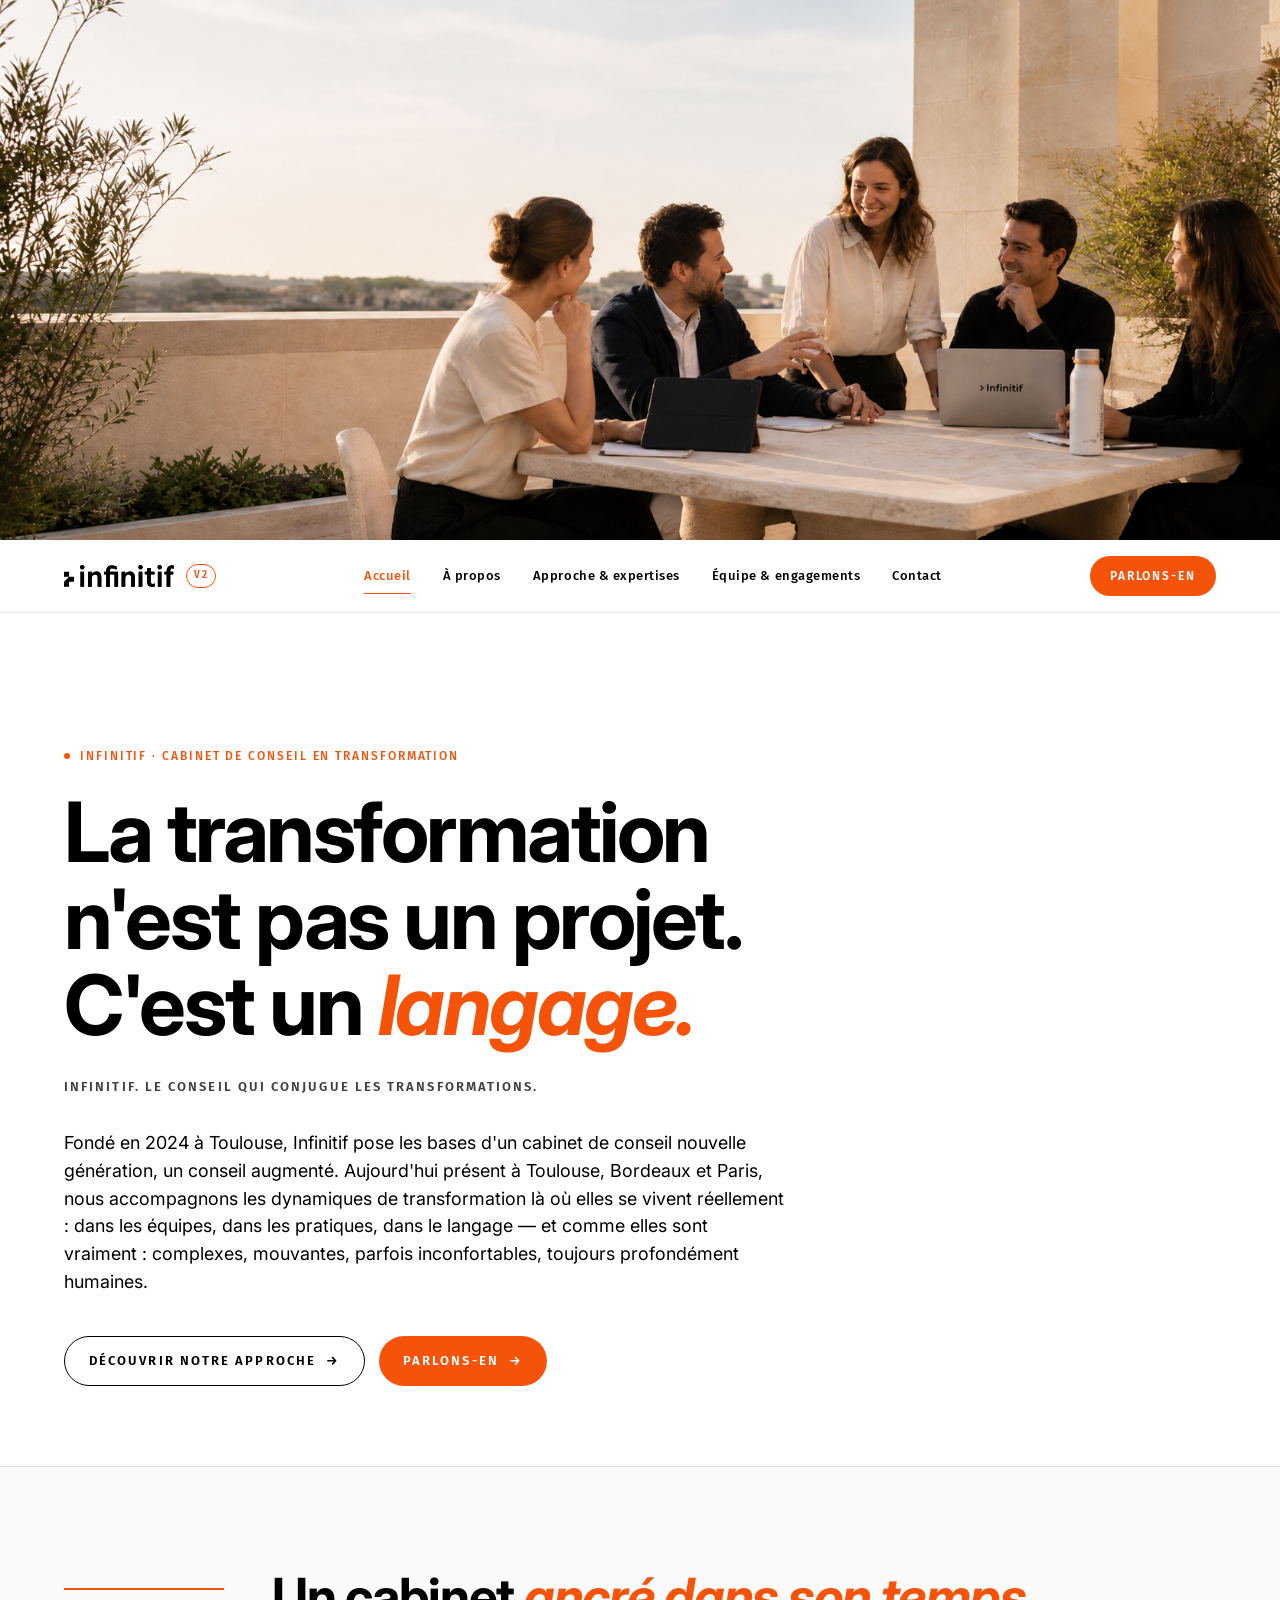
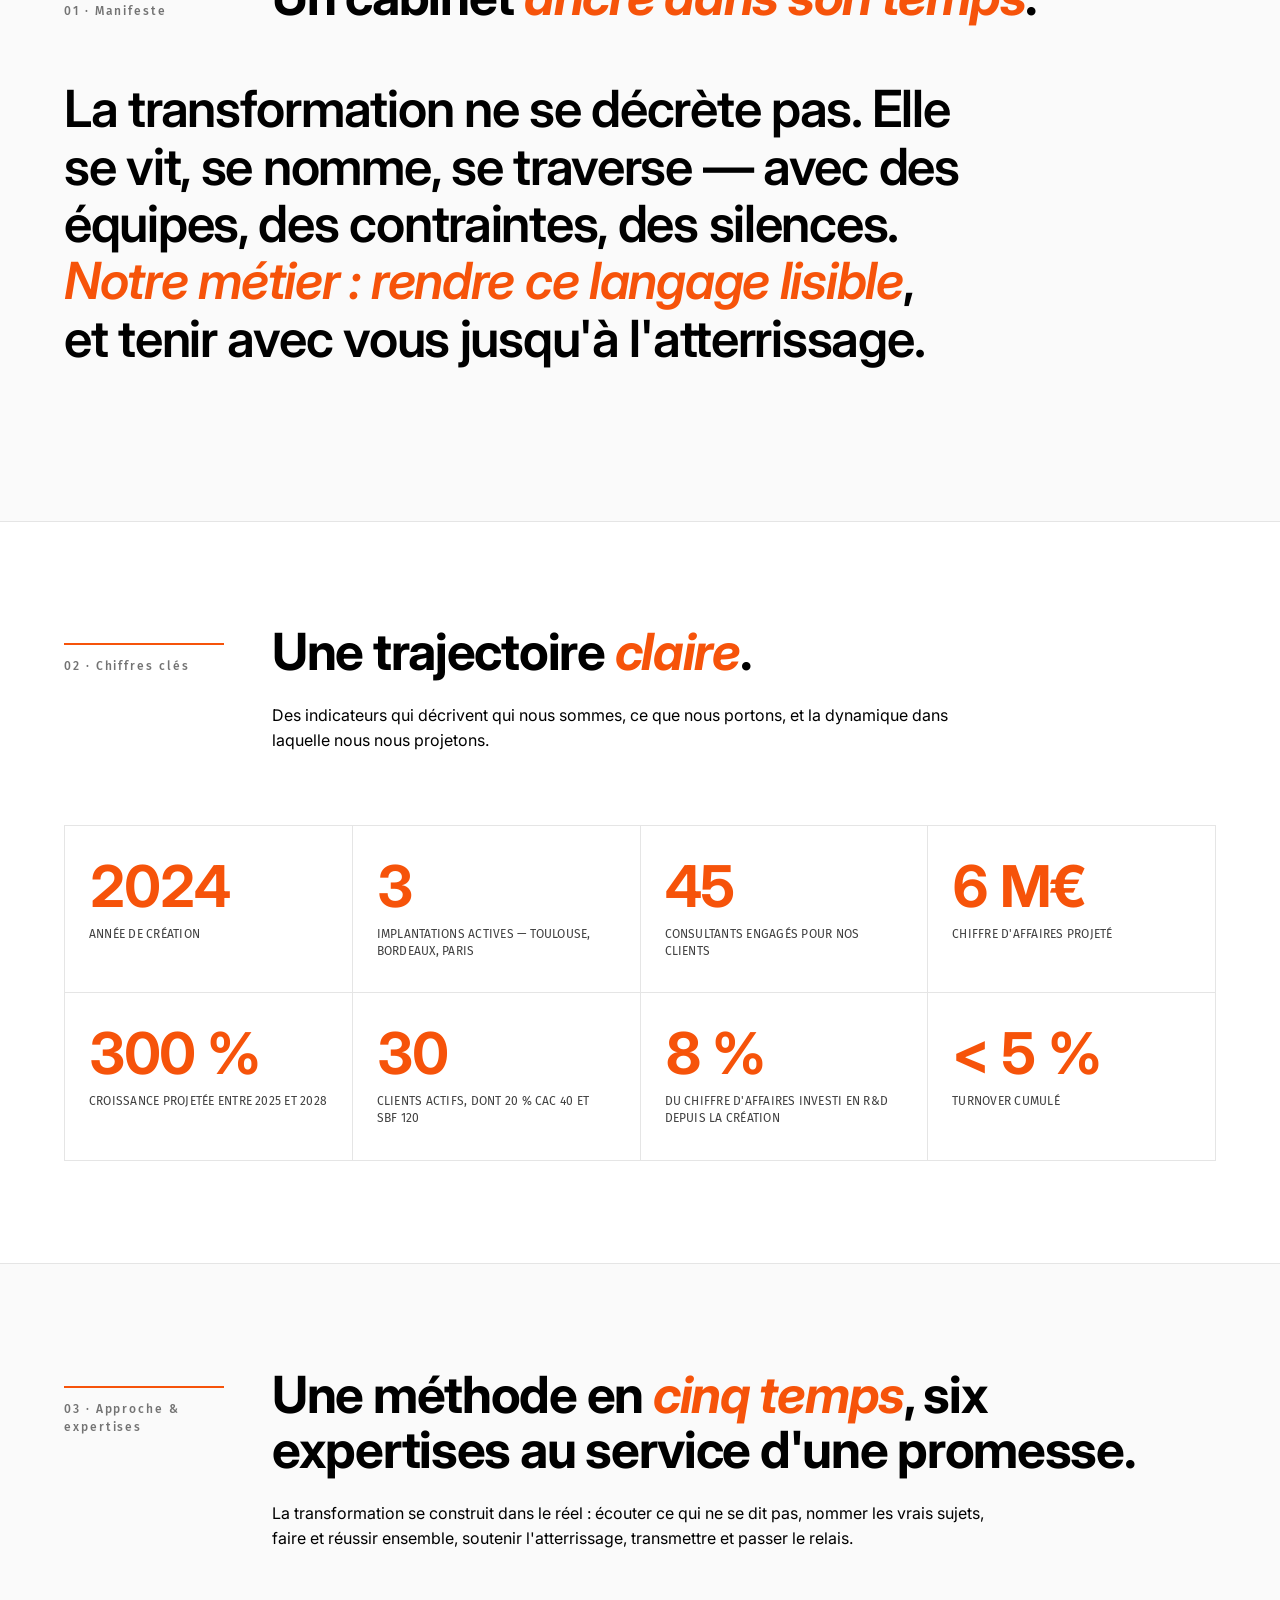
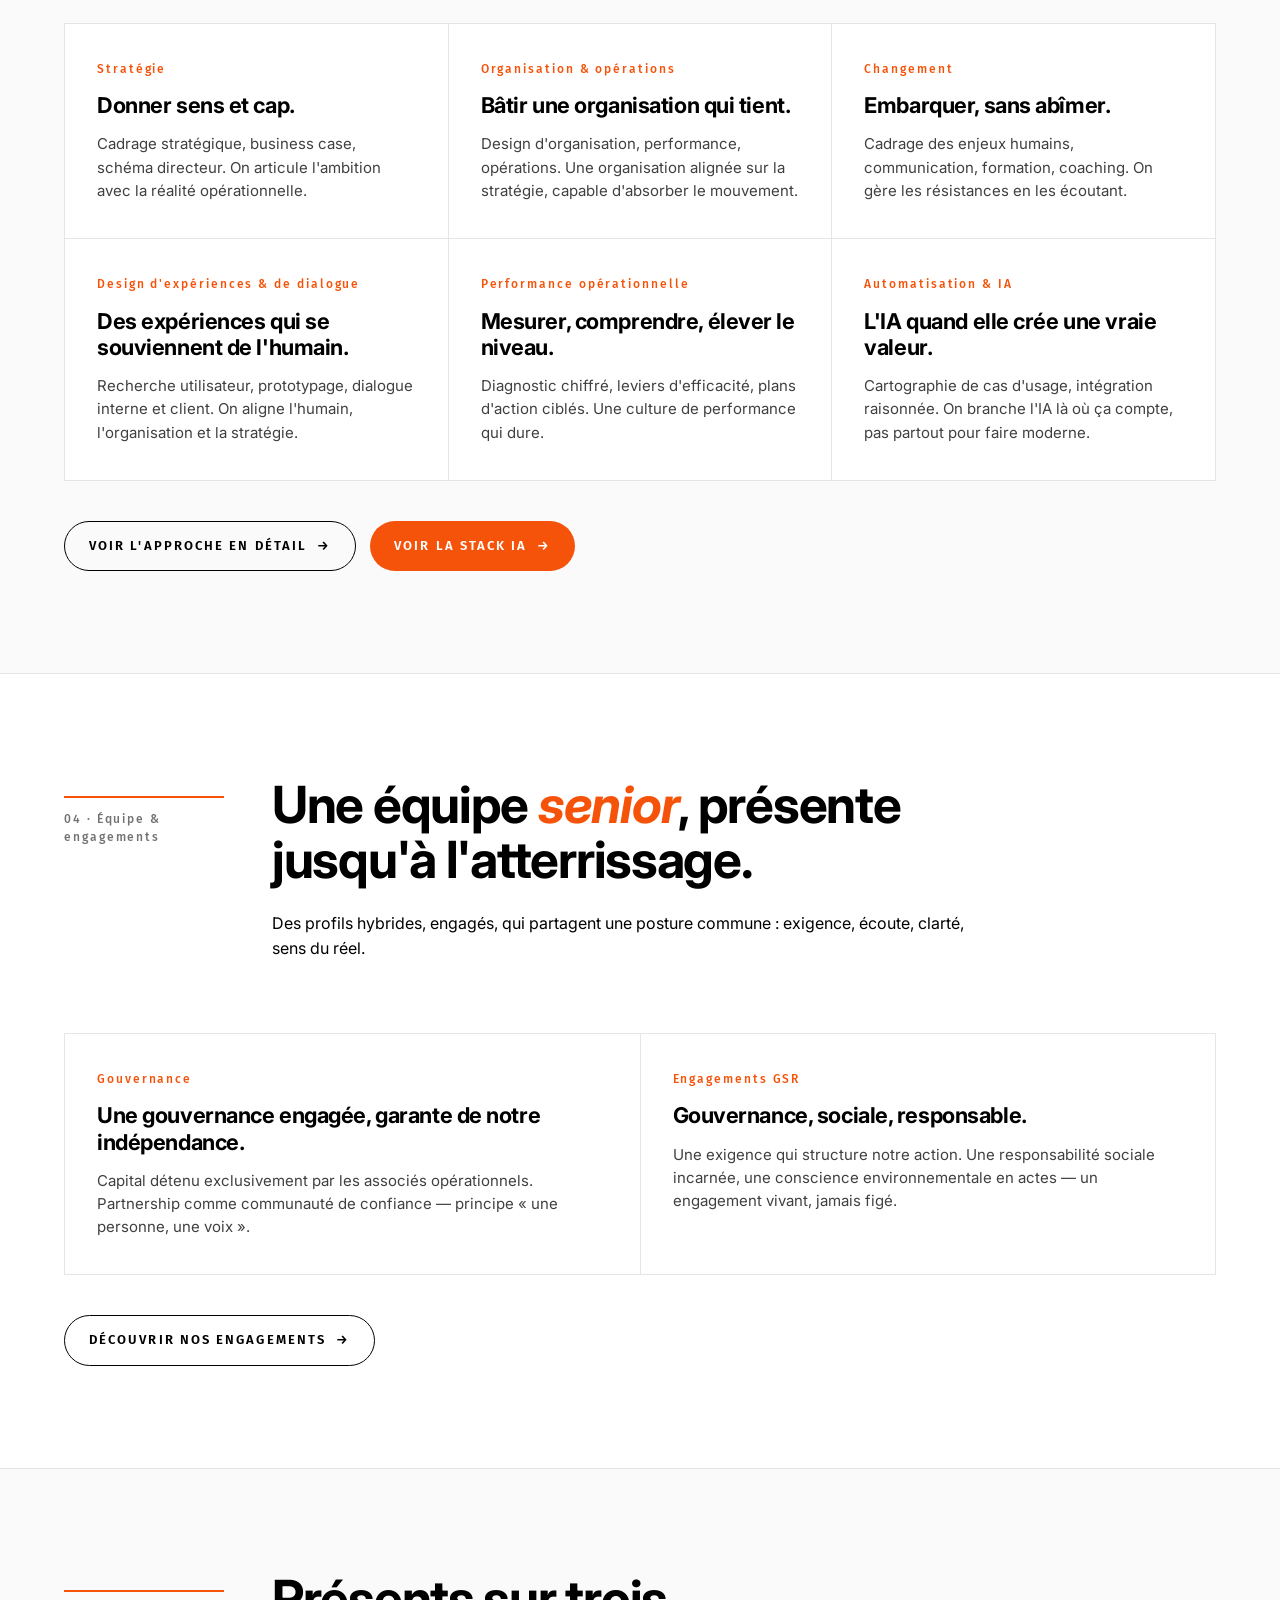
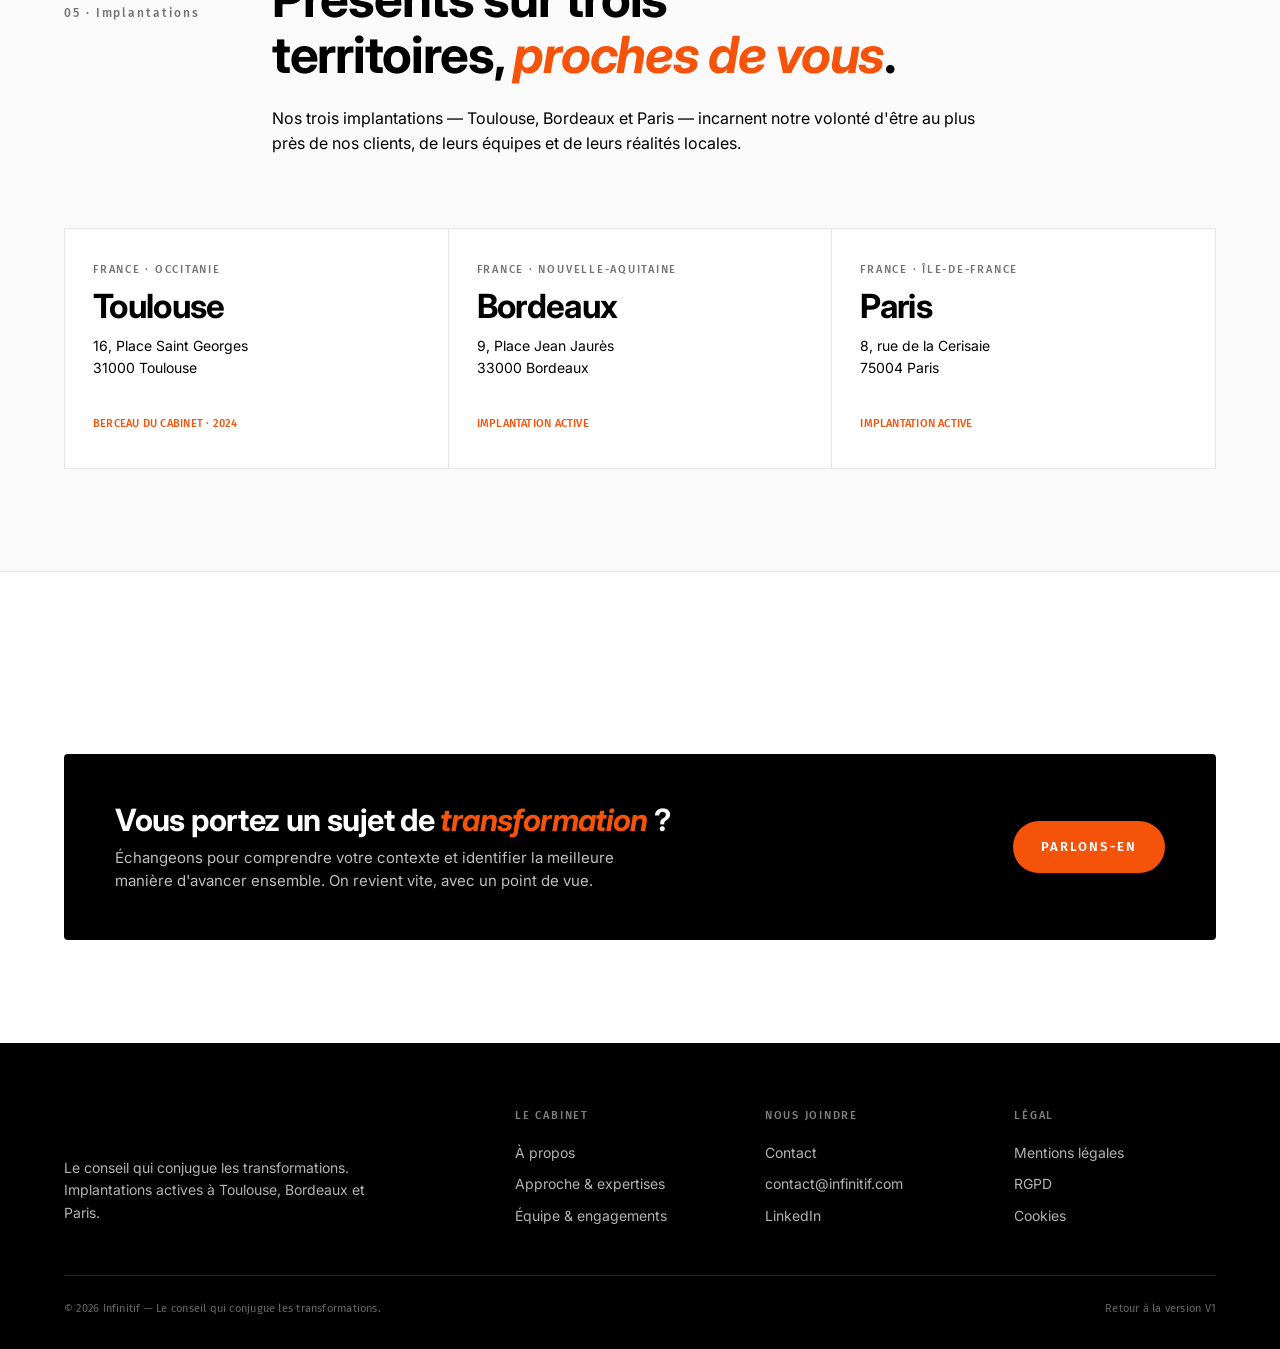
==== commit b5127495: "Bring V1 photos and IA signature section into V2 - /v2 home: full-bleed banner header (header-team.p" ====
--- a/v2/index.html
+++ b/v2/index.html
@@ -12,6 +12,11 @@
 <body>
 
 <a href="#main" class="v2-skip">Aller au contenu</a>
+
+<!-- Page banner -->
+<header class="v2-banner" aria-hidden="true">
+  <img src="../img/header-team.png" alt="" />
+</header>
 
 <!-- Navigation -->
 <header class="v2-nav">
@@ -187,6 +192,7 @@
 
       <div class="v2-pagelinks">
         <a href="/v2/approche-expertises" class="v2-btn-ghost">Voir l'approche en détail</a>
+        <a href="/v2/approche-expertises#ia" class="v2-btn-primary">Voir la stack IA</a>
       </div>
     </div>
   </section>
--- a/v2/v2.css
+++ b/v2/v2.css
@@ -726,3 +726,208 @@
   z-index: 100;
 }
 .v2-skip:focus { left: 16px; }
+
+/* ───────────────────── Photos & figures ───────────────────── */
+.v2-banner {
+  width: 100%;
+  margin: 0;
+  padding: 0;
+  line-height: 0;
+  background: var(--inf-black);
+  overflow: hidden;
+}
+.v2-banner img {
+  display: block;
+  width: 100%;
+  height: clamp(360px, 60vh, 640px);
+  object-fit: cover;
+  object-position: center 38%;
+}
+
+/* Team gallery (paired tiles) */
+.v2-gallery {
+  display: grid;
+  grid-template-columns: 1fr 1fr;
+  grid-template-rows: clamp(320px, 44vw, 520px);
+  gap: 16px;
+  margin-top: 56px;
+}
+.v2-gallery .ph {
+  overflow: hidden;
+  background: var(--inf-gray-100);
+  position: relative;
+}
+.v2-gallery .ph img {
+  width: 100%; height: 100%;
+  object-fit: cover;
+  display: block;
+  transition: transform 1200ms var(--ease-out, cubic-bezier(0.16,1,0.3,1));
+}
+.v2-gallery .ph:hover img { transform: scale(1.04); }
+.v2-gallery .ph::after {
+  content: attr(data-loc);
+  position: absolute;
+  bottom: 16px; left: 16px;
+  font-family: var(--font-accent);
+  font-size: 11px;
+  font-weight: 500;
+  letter-spacing: var(--ls-wide);
+  text-transform: uppercase;
+  color: #fff;
+  background: rgba(0,0,0,0.45);
+  backdrop-filter: blur(8px);
+  padding: 6px 10px;
+  border-radius: 2px;
+}
+@media (max-width: 800px) {
+  .v2-gallery { grid-template-columns: 1fr; grid-template-rows: 260px 260px; }
+}
+
+/* Method figure (parallax) */
+.v2-figure {
+  margin: 56px 0 0;
+  padding: 0;
+  position: relative;
+  width: 100%;
+  height: clamp(420px, 70vh, 640px);
+  overflow: hidden;
+}
+.v2-figure .figure-track {
+  position: absolute;
+  top: 0;
+  left: 0; right: 0;
+  height: 160%;
+  will-change: transform;
+}
+.v2-figure img {
+  width: 100%;
+  height: 100%;
+  object-fit: cover;
+  object-position: center top;
+  display: block;
+  filter: contrast(1.02) saturate(1.04);
+}
+.v2-figure figcaption {
+  position: absolute;
+  left: var(--pad-x); bottom: 24px;
+  display: flex; flex-direction: column; gap: 6px;
+  color: #fff;
+  background: rgba(0,0,0,0.42);
+  backdrop-filter: blur(10px);
+  padding: 12px 18px;
+  border-left: 3px solid var(--inf-orange);
+  max-width: 520px;
+  z-index: 2;
+}
+.v2-figure .cap-eyebrow {
+  font-family: var(--font-accent);
+  font-size: 11px;
+  font-weight: 500;
+  letter-spacing: var(--ls-widest);
+  text-transform: uppercase;
+  color: rgba(255,255,255,0.75);
+}
+.v2-figure .cap-line {
+  font-family: var(--font-display);
+  font-size: clamp(15px, 1.15vw, 18px);
+  font-weight: 500;
+  line-height: 1.35;
+  letter-spacing: -0.01em;
+}
+@media (max-width: 700px) {
+  .v2-figure { height: 380px; }
+  .v2-figure figcaption { left: 16px; right: 16px; bottom: 16px; max-width: none; }
+}
+
+/* ───────────────────── Section IA (signature) ───────────────────── */
+.v2-ia {
+  background: #0A0A0A;
+  color: var(--inf-white);
+  overflow: hidden;
+  position: relative;
+}
+.v2-ia .v2-section-index { color: rgba(255,255,255,0.55); }
+.v2-ia .v2-section-title { color: var(--inf-white); }
+.v2-ia .v2-section-lede { color: rgba(255,255,255,0.78); }
+.v2-ia .v2-section-lede strong { color: var(--inf-orange); font-weight: 600; }
+
+.ia-stage {
+  margin-top: 72px;
+  position: relative;
+  display: grid;
+  grid-template-columns: 240px 1fr 240px;
+  gap: 32px;
+  align-items: stretch;
+}
+.ia-stage .col {
+  display: flex; flex-direction: column;
+  justify-content: center;
+  gap: 24px;
+}
+.ia-stage .col.left { text-align: right; }
+.ia-stage .col h4 {
+  font-family: var(--font-accent);
+  font-size: 12px;
+  font-weight: 500;
+  letter-spacing: var(--ls-widest);
+  text-transform: uppercase;
+  color: var(--inf-orange);
+  margin: 0 0 8px;
+}
+.ia-stage .col p {
+  font-size: 14px;
+  line-height: 1.5;
+  color: rgba(255,255,255,0.7);
+  margin: 0;
+}
+.ia-stage .col .bullet {
+  display: block;
+  font-family: var(--font-display);
+  font-size: clamp(22px, 1.8vw, 28px);
+  font-weight: 600;
+  letter-spacing: -0.02em;
+  color: var(--inf-white);
+  line-height: 1.1;
+}
+
+.ia-net {
+  position: relative;
+  aspect-ratio: 1 / 0.85;
+  width: 100%;
+  background: radial-gradient(ellipse at center, rgba(246,83,10,0.06) 0%, transparent 60%);
+}
+.ia-net svg { width: 100%; height: 100%; display: block; }
+
+.ia-controls {
+  margin-top: 48px;
+  display: flex; gap: 8px; flex-wrap: wrap;
+  border-top: 1px solid rgba(255,255,255,0.12);
+  padding-top: 20px;
+}
+.ia-controls button {
+  font-family: var(--font-accent);
+  font-size: 11px;
+  font-weight: 500;
+  letter-spacing: var(--ls-widest);
+  text-transform: uppercase;
+  color: rgba(255,255,255,0.6);
+  padding: 10px 18px;
+  border: 1px solid rgba(255,255,255,0.18);
+  border-radius: 999px;
+  transition: all 300ms ease;
+}
+.ia-controls button:hover {
+  color: var(--inf-white);
+  border-color: rgba(255,255,255,0.5);
+}
+.ia-controls button.active {
+  background: var(--inf-orange);
+  color: var(--inf-white);
+  border-color: var(--inf-orange);
+}
+
+@media (max-width: 980px) {
+  .ia-stage { grid-template-columns: 1fr; }
+  .ia-stage .col.left { text-align: left; }
+  .ia-net { aspect-ratio: 1 / 1; }
+}
